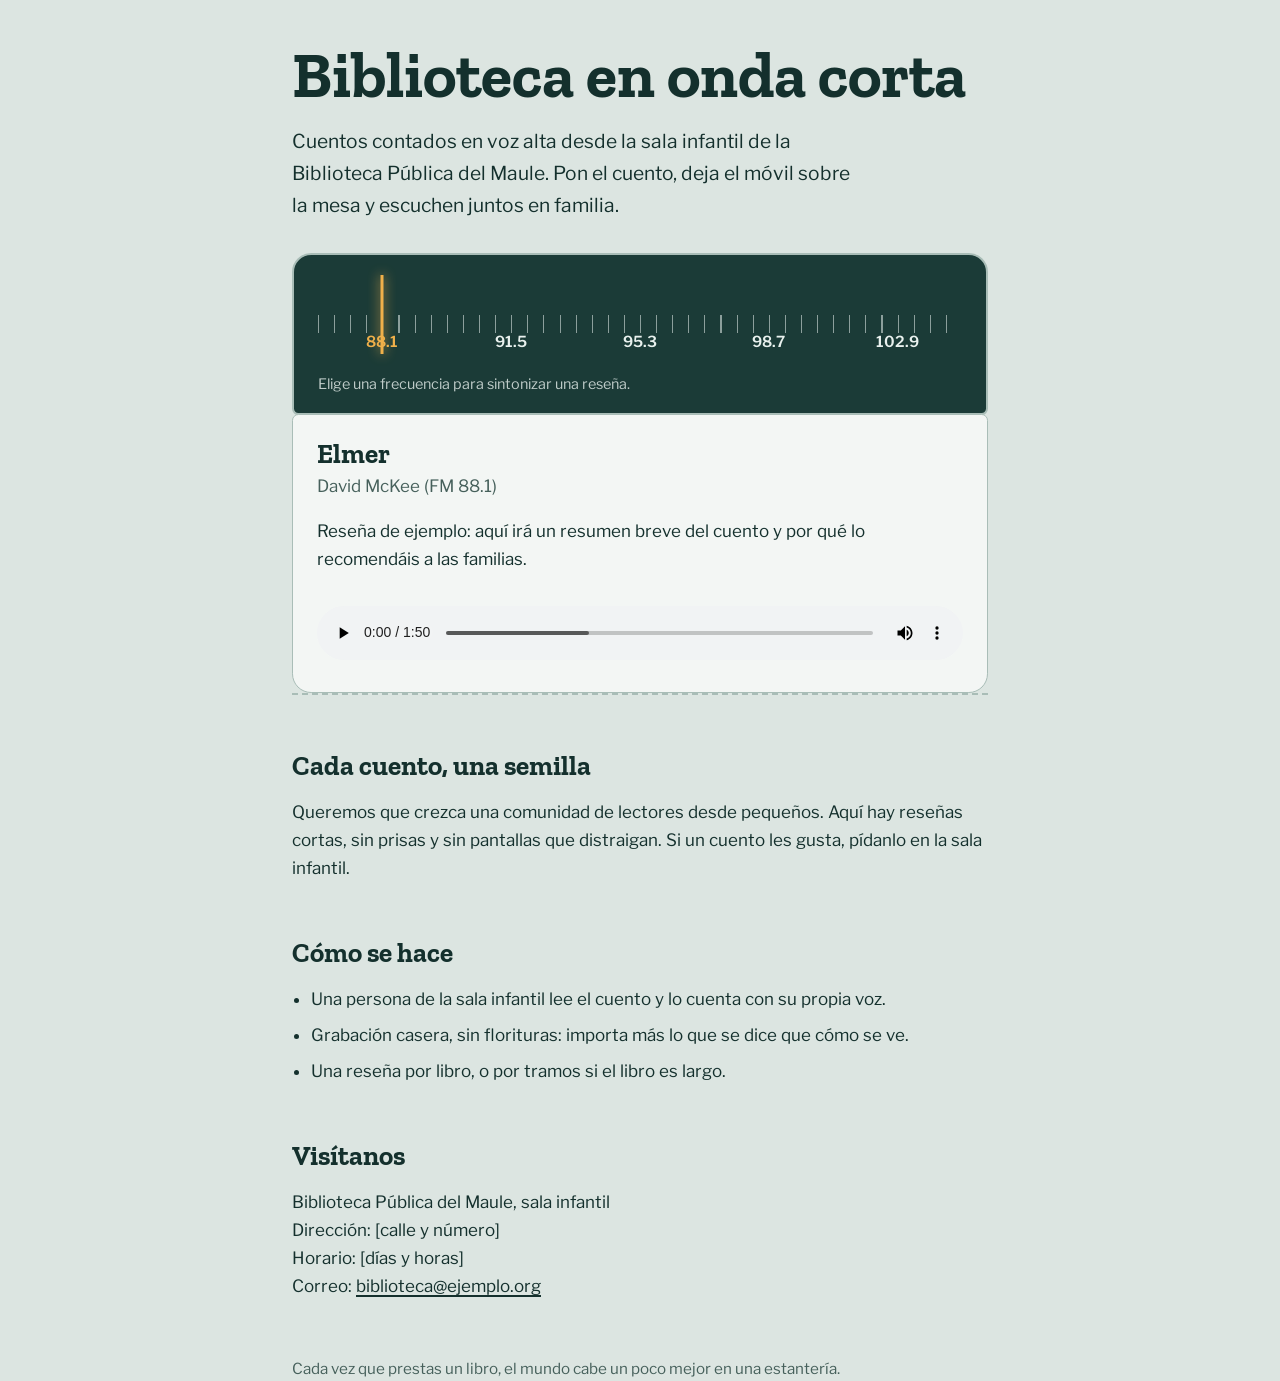
==== index.html @ a0c72fdb "Add files via upload" ====
<!DOCTYPE html>
<html lang="es-CL">
<head>
<meta charset="utf-8">
<meta name="viewport" content="width=device-width, initial-scale=1, viewport-fit=cover">
<title>Biblioteca en onda corta | Sala infantil, Biblioteca Pública del Maule</title>
<meta name="description" content="Reseñas de cuentos contadas en voz alta desde la sala infantil de la Biblioteca Pública del Maule. Para escuchar en familia.">
<link rel="canonical" href="https://ondacorta.github.io/SalaInfantil/">
<meta property="og:type" content="website">
<meta property="og:title" content="Biblioteca en onda corta">
<meta property="og:description" content="Cuentos contados en voz alta desde la sala infantil de la Biblioteca Pública del Maule.">
<meta property="og:url" content="https://ondacorta.github.io/SalaInfantil/">
<meta property="og:locale" content="es_CL">
<link rel="icon" href="data:image/svg+xml,%3Csvg xmlns='http://www.w3.org/2000/svg' viewBox='0 0 100 100'%3E%3Ctext y='.9em' font-size='90'%3E%F0%9F%93%BB%3C/text%3E%3C/svg%3E">
<link rel="preconnect" href="https://fonts.googleapis.com">
<link rel="preconnect" href="https://fonts.gstatic.com" crossorigin>
<link href="https://fonts.googleapis.com/css2?family=Zilla+Slab:wght@500;700&family=Libre+Franklin:wght@400;600&display=swap" rel="stylesheet">
<style>
:root{
  --bg:#DCE5E1; --ink:#14302D; --muted:#46605B; --panel:#F3F6F4; --line:#A9BDB7;
  --dial:#1B3B37; --dial-ink:#E9F1EE; --amber:#F0B04A; --focus:#B4570F;
  --head:"Zilla Slab",Georgia,serif; --body:"Libre Franklin",system-ui,sans-serif;
  color-scheme:light;
  box-sizing:border-box; padding-top:env(safe-area-inset-top,0px); padding-bottom:env(safe-area-inset-bottom,0px);
}
@media (prefers-color-scheme:dark){
  :root:not([data-theme="light"]){
    --bg:#0F1C1A; --ink:#E3EDEA; --muted:#98B1AB; --panel:#172A27; --line:#2B4742;
    --dial:#0A1413; --focus:#F0B04A; color-scheme:dark;
  }
}
:root[data-theme="dark"]{
  --bg:#0F1C1A; --ink:#E3EDEA; --muted:#98B1AB; --panel:#172A27; --line:#2B4742;
  --dial:#0A1413; --focus:#F0B04A; color-scheme:dark;
}
html{scroll-padding-top:env(safe-area-inset-top,0px)}
*{box-sizing:border-box}
body{margin:0;background:var(--bg);color:var(--ink);font:400 1.0625rem/1.65 var(--body)}
:focus-visible{outline:3px solid var(--focus);outline-offset:3px}
.wrap{max-width:46rem;margin:0 auto;padding:0 1.25rem}
h1,h2{font-family:var(--head);line-height:1.1;margin:0}
h1{font-size:clamp(2.4rem,8vw,4rem);font-weight:700;margin-top:2.5rem}
h2{font-size:1.7rem;font-weight:700;margin-bottom:.75rem}
.lead{font-size:1.2rem;max-width:36rem;margin:1rem 0 2rem}
.dial{background:var(--dial);color:var(--dial-ink);border-radius:1.2rem 1.2rem .4rem .4rem;padding:1.25rem 1rem 1rem;border:2px solid var(--line)}
.scale{position:relative;height:5.5rem;margin:0 .5rem}
.ticks{position:absolute;left:0;right:0;bottom:1.9rem;height:1.1rem;
  background:repeating-linear-gradient(90deg,var(--dial-ink) 0 1px,transparent 1px 2.5%);opacity:.55}
.needle{position:absolute;bottom:.6rem;top:0;width:3px;background:var(--amber);box-shadow:0 0 12px var(--amber);
  transform:translateX(-1.5px);transition:left .5s cubic-bezier(.3,.8,.3,1)}
.st{position:absolute;bottom:0;transform:translateX(-50%);min-width:2.75rem;min-height:2.75rem;padding:0;
  background:none;border:0;color:var(--dial-ink);font:600 .95rem var(--body);cursor:pointer;border-radius:.5rem}
.st[aria-pressed="true"]{color:var(--amber)}
.st:focus-visible{outline-color:var(--amber)}
.dial p{margin:.6rem .5rem 0;font-size:.9rem;color:var(--dial-ink);opacity:.8}
.card{background:var(--panel);border:1px solid var(--line);border-radius:.4rem .4rem 1.2rem 1.2rem;padding:1.5rem;margin-top:-1px}
.card h2{margin-bottom:.2rem}
.by{margin:0 0 1rem;color:var(--muted)}
.card audio{width:100%;margin-top:1rem}
.note{color:var(--muted);font-size:.95rem;margin-top:1rem}
section{margin:3.5rem 0}
.rule{border:0;border-top:2px dashed var(--line);margin:0}
ul.how{padding-left:1.2rem}
ul.how li{margin:.5rem 0}
a{color:var(--ink);text-underline-offset:.2em;text-decoration-thickness:2px}
footer{padding:2rem 0 3rem;color:var(--muted);font-size:.95rem}
@media (prefers-reduced-motion:reduce){.needle{transition:none}}
</style>
</head>
<body>
<header class="wrap">
  <h1>Biblioteca en onda corta</h1>
  <p class="lead">Cuentos contados en voz alta desde la sala infantil de la Biblioteca Pública del Maule. Pon el cuento, deja el móvil sobre la mesa y escuchen juntos en familia.</p>
  <noscript><p class="wrap">Para escuchar las reseñas necesitas activar JavaScript en tu navegador.</p></noscript>
  <div class="dial" role="group" aria-label="Sintonizador de reseñas">
    <div class="scale" id="scale">
      <div class="ticks" aria-hidden="true"></div>
      <div class="needle" id="needle" aria-hidden="true"></div>
    </div>
    <p>Elige una frecuencia para sintonizar una reseña.</p>
  </div>
  <article class="card" id="card" aria-live="polite"></article>
</header>

<main class="wrap">
  <hr class="rule">
  <section>
    <h2>Cada cuento, una semilla</h2>
    <p>Queremos que crezca una comunidad de lectores desde pequeños. Aquí hay reseñas cortas, sin prisas y sin pantallas que distraigan. Si un cuento les gusta, pídanlo en la sala infantil.</p>
  </section>

  <section>
    <h2>Cómo se hace</h2>
    <ul class="how">
      <li>Una persona de la sala infantil lee el cuento y lo cuenta con su propia voz.</li>
      <li>Grabación casera, sin florituras: importa más lo que se dice que cómo se ve.</li>
      <li>Una reseña por libro, o por tramos si el libro es largo.</li>
    </ul>
  </section>

  <section>
    <h2>Visítanos</h2>
    <p>Biblioteca Pública del Maule, sala infantil<br>Dirección: [calle y número]<br>Horario: [días y horas]<br>Correo: <a href="mailto:biblioteca@ejemplo.org">biblioteca@ejemplo.org</a></p>
  </section>
</main>

<footer class="wrap">Cada vez que prestas un libro, el mundo cabe un poco mejor en una estantería.</footer>

<script>
/* Edita esta lista: pon tus libros y, en "audio", la dirección de cada grabación. */
var RESENAS=[
  {f:"88.1",t:"Elmer",a:"David McKee",d:"Reseña de ejemplo: aquí irá un resumen breve del cuento y por qué lo recomendáis a las familias.",audio:"audios/elmer.mp3"},
  {f:"91.5",t:"Donde viven los monstruos",a:"Maurice Sendak",d:"Reseña de ejemplo: escribid dos o tres frases que despierten ganas de leerlo.",audio:""},
  {f:"95.3",t:"Papelucho",a:"Marcela Paz",d:"Reseña de ejemplo: un clásico chileno que se puede contar por capítulos, en varias entregas.",audio:""},
  {f:"98.7",t:"La oruga muy hambrienta",a:"Eric Carle",d:"Reseña de ejemplo: un cuento corto, ideal para escuchar antes de dormir.",audio:""},
  {f:"102.9",t:"Tu libro aquí",a:"Autor o autora",d:"Reseña de ejemplo: sustituid este texto por la recomendación de vuestro equipo.",audio:""}
];
var scale=document.getElementById("scale"),needle=document.getElementById("needle"),card=document.getElementById("card");
var btns=[];
function pos(i){return 10+i*(80/(RESENAS.length-1));}
function elegir(i){
  var r=RESENAS[i];
  needle.style.left=pos(i)+"%";
  btns.forEach(function(b,j){b.setAttribute("aria-pressed",j===i?"true":"false");});
  card.innerHTML="";
  var h=document.createElement("h2");h.textContent=r.t;
  var p=document.createElement("p");p.className="by";p.textContent=r.a+" (FM "+r.f+")";
  var d=document.createElement("p");d.textContent=r.d;
  card.appendChild(h);card.appendChild(p);card.appendChild(d);
  if(r.audio){var au=document.createElement("audio");au.controls=true;au.src=r.audio;card.appendChild(au);}
  else{var n=document.createElement("p");n.className="note";n.textContent="El audio de esta reseña todavía no está subido.";card.appendChild(n);}
}
RESENAS.forEach(function(r,i){
  var b=document.createElement("button");
  b.className="st";b.type="button";b.style.left=pos(i)+"%";
  b.textContent=r.f;b.setAttribute("aria-label","Sintonizar "+r.t);
  b.addEventListener("click",function(){elegir(i);});
  scale.appendChild(b);btns.push(b);
});
elegir(0);
</script>
</body>
</html>
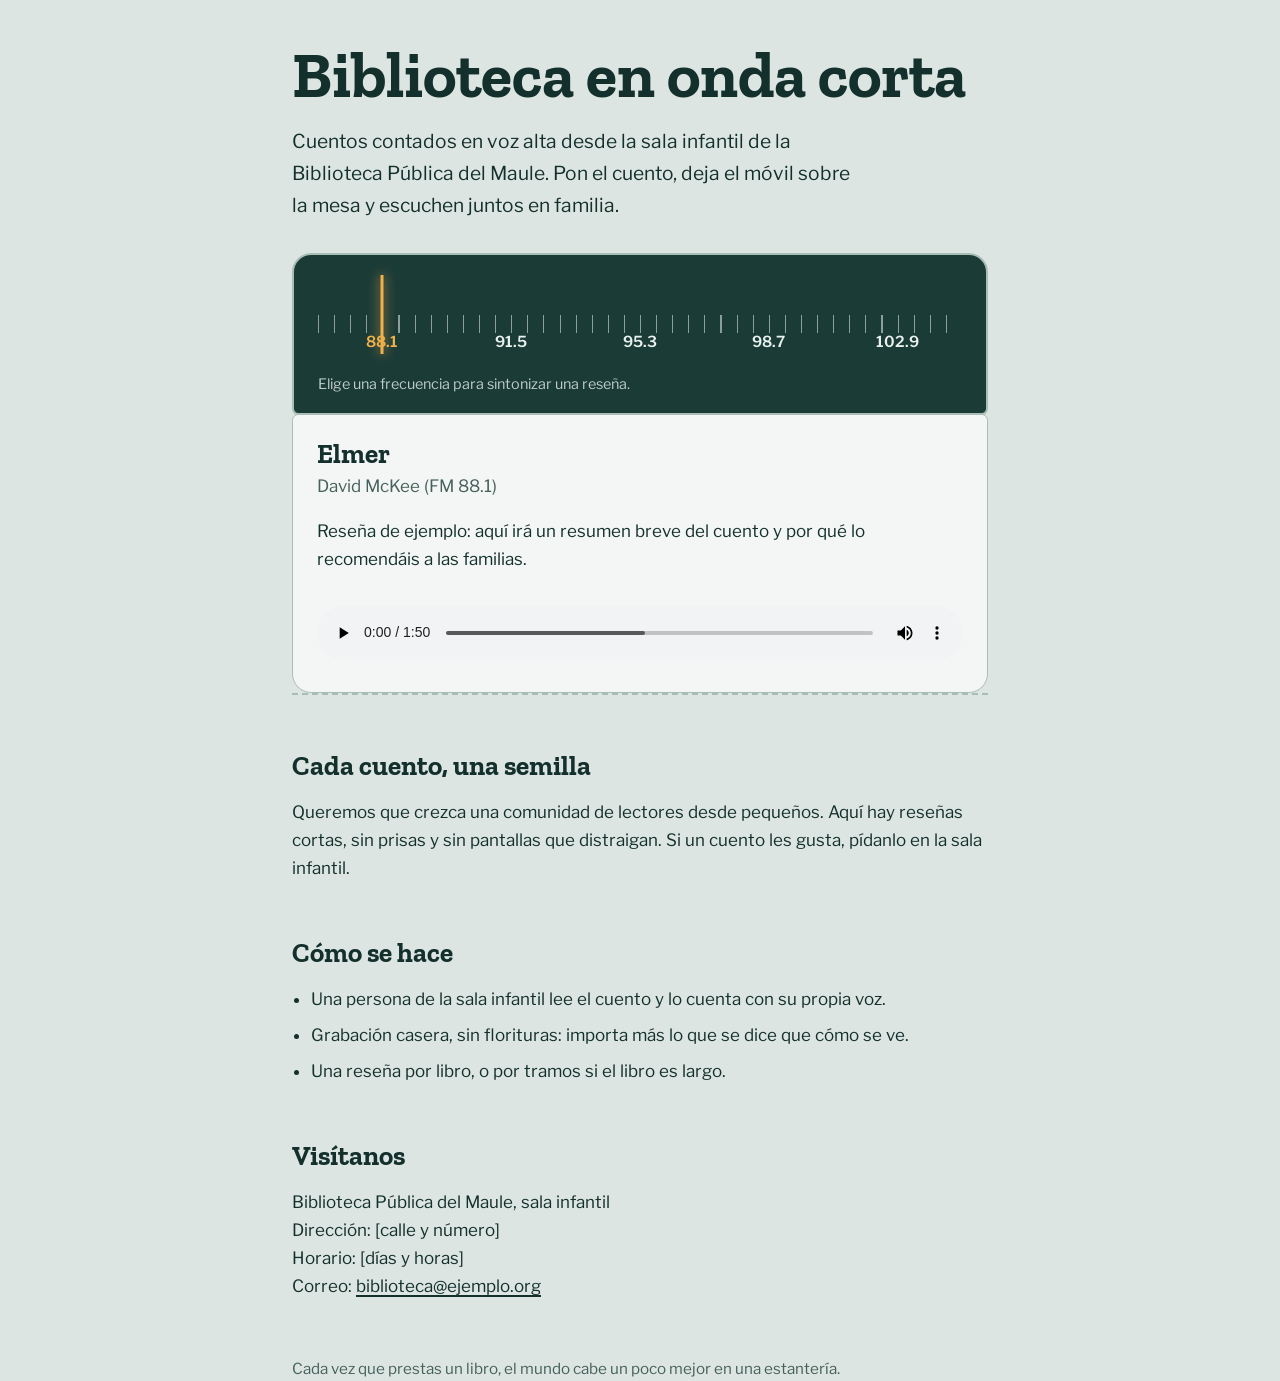
==== commit 2d722950: "Add files via upload" ====
--- a/index.html
+++ b/index.html
@@ -110,7 +110,7 @@
 /* Edita esta lista: pon tus libros y, en "audio", la dirección de cada grabación. */
 var RESENAS=[
   {f:"88.1",t:"Elmer",a:"David McKee",d:"Reseña de ejemplo: aquí irá un resumen breve del cuento y por qué lo recomendáis a las familias.",audio:"audios/elmer.mp3"},
-  {f:"91.5",t:"Donde viven los monstruos",a:"Maurice Sendak",d:"Reseña de ejemplo: escribid dos o tres frases que despierten ganas de leerlo.",audio:""},
+  {f:"91.5",t:"¿A qué sabe la Luna?",a:"Michael Grejniec",d:"Los animales se preguntan a qué sabrá la Luna y quieren probarla, pero está muy lejos y ninguno llega solo. Un cuento sobre la curiosidad y sobre cómo, para alcanzar un sueño, a veces hay que ayudarse unos a otros. Ideal para conversar después: ¿a qué creen ustedes que sabe la Luna?",audio:"audios/luna.mp3"},
   {f:"95.3",t:"Papelucho",a:"Marcela Paz",d:"Reseña de ejemplo: un clásico chileno que se puede contar por capítulos, en varias entregas.",audio:""},
   {f:"98.7",t:"La oruga muy hambrienta",a:"Eric Carle",d:"Reseña de ejemplo: un cuento corto, ideal para escuchar antes de dormir.",audio:""},
   {f:"102.9",t:"Tu libro aquí",a:"Autor o autora",d:"Reseña de ejemplo: sustituid este texto por la recomendación de vuestro equipo.",audio:""}
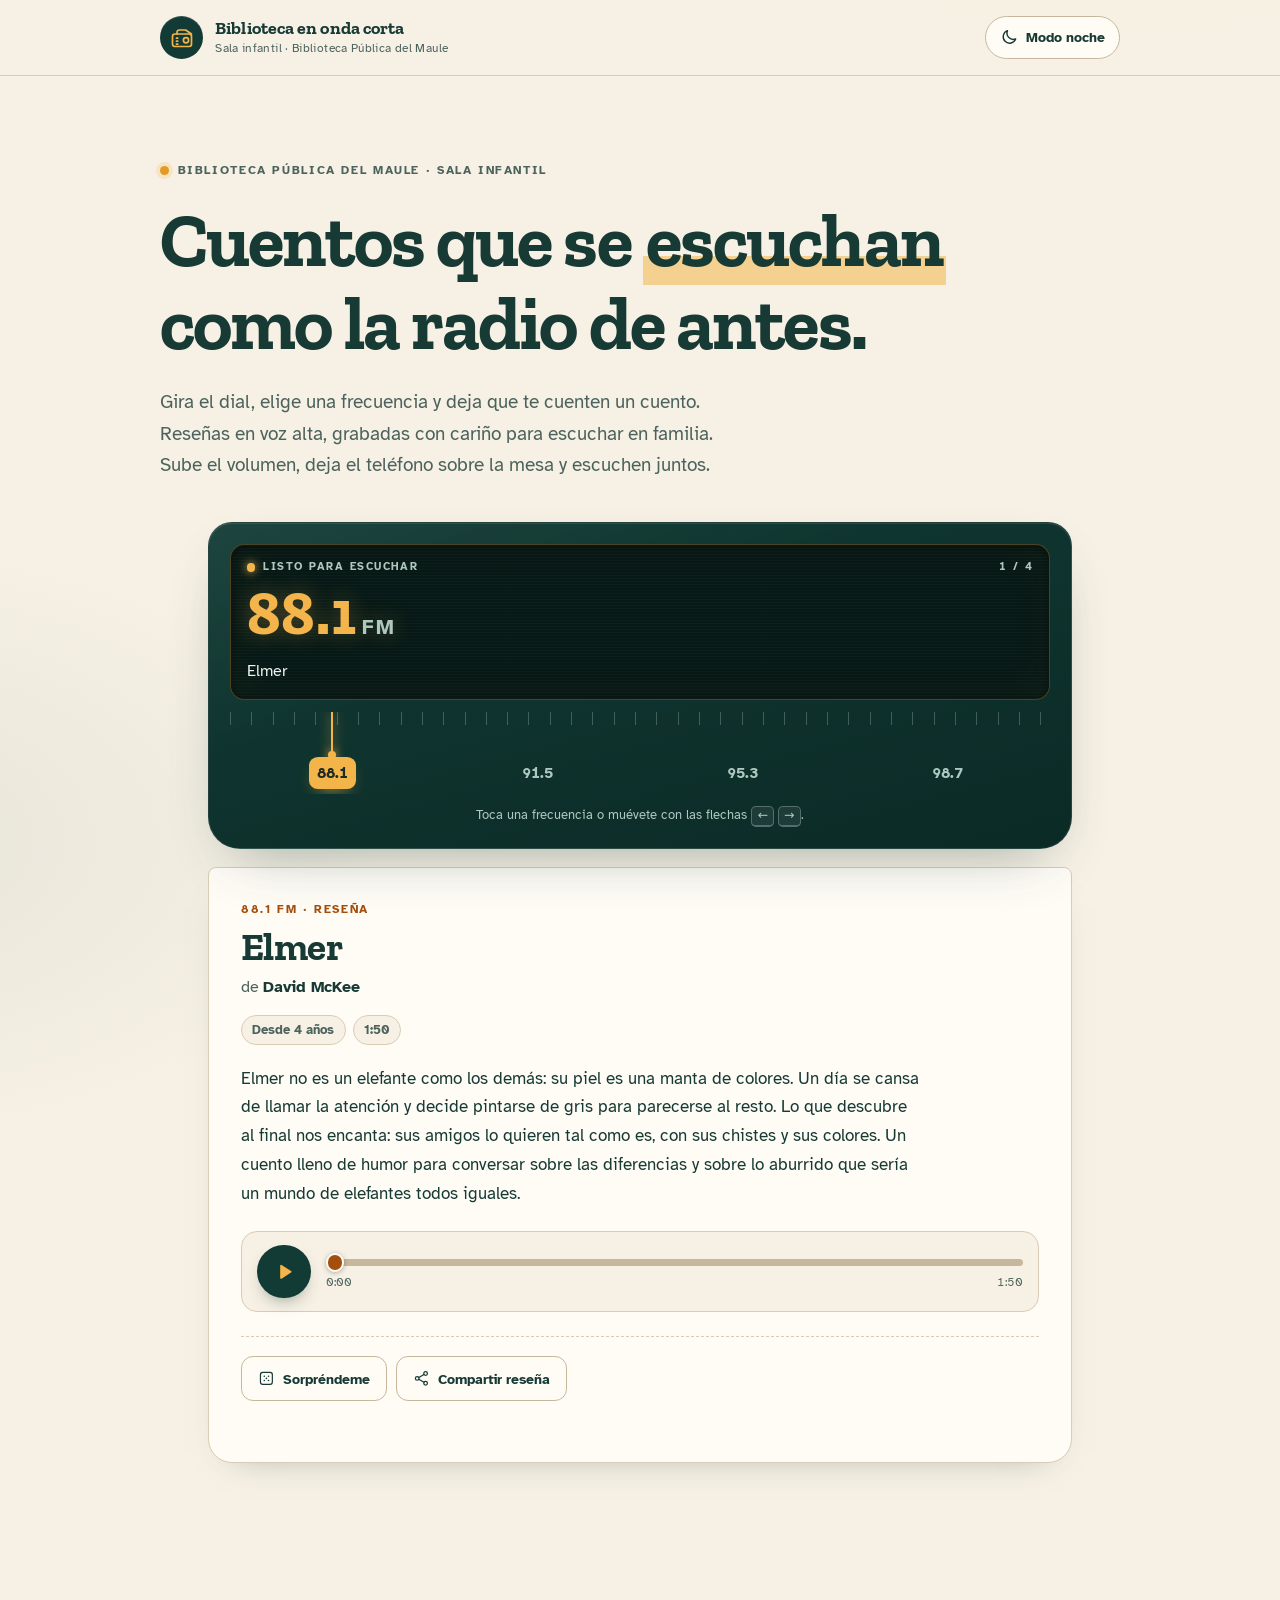
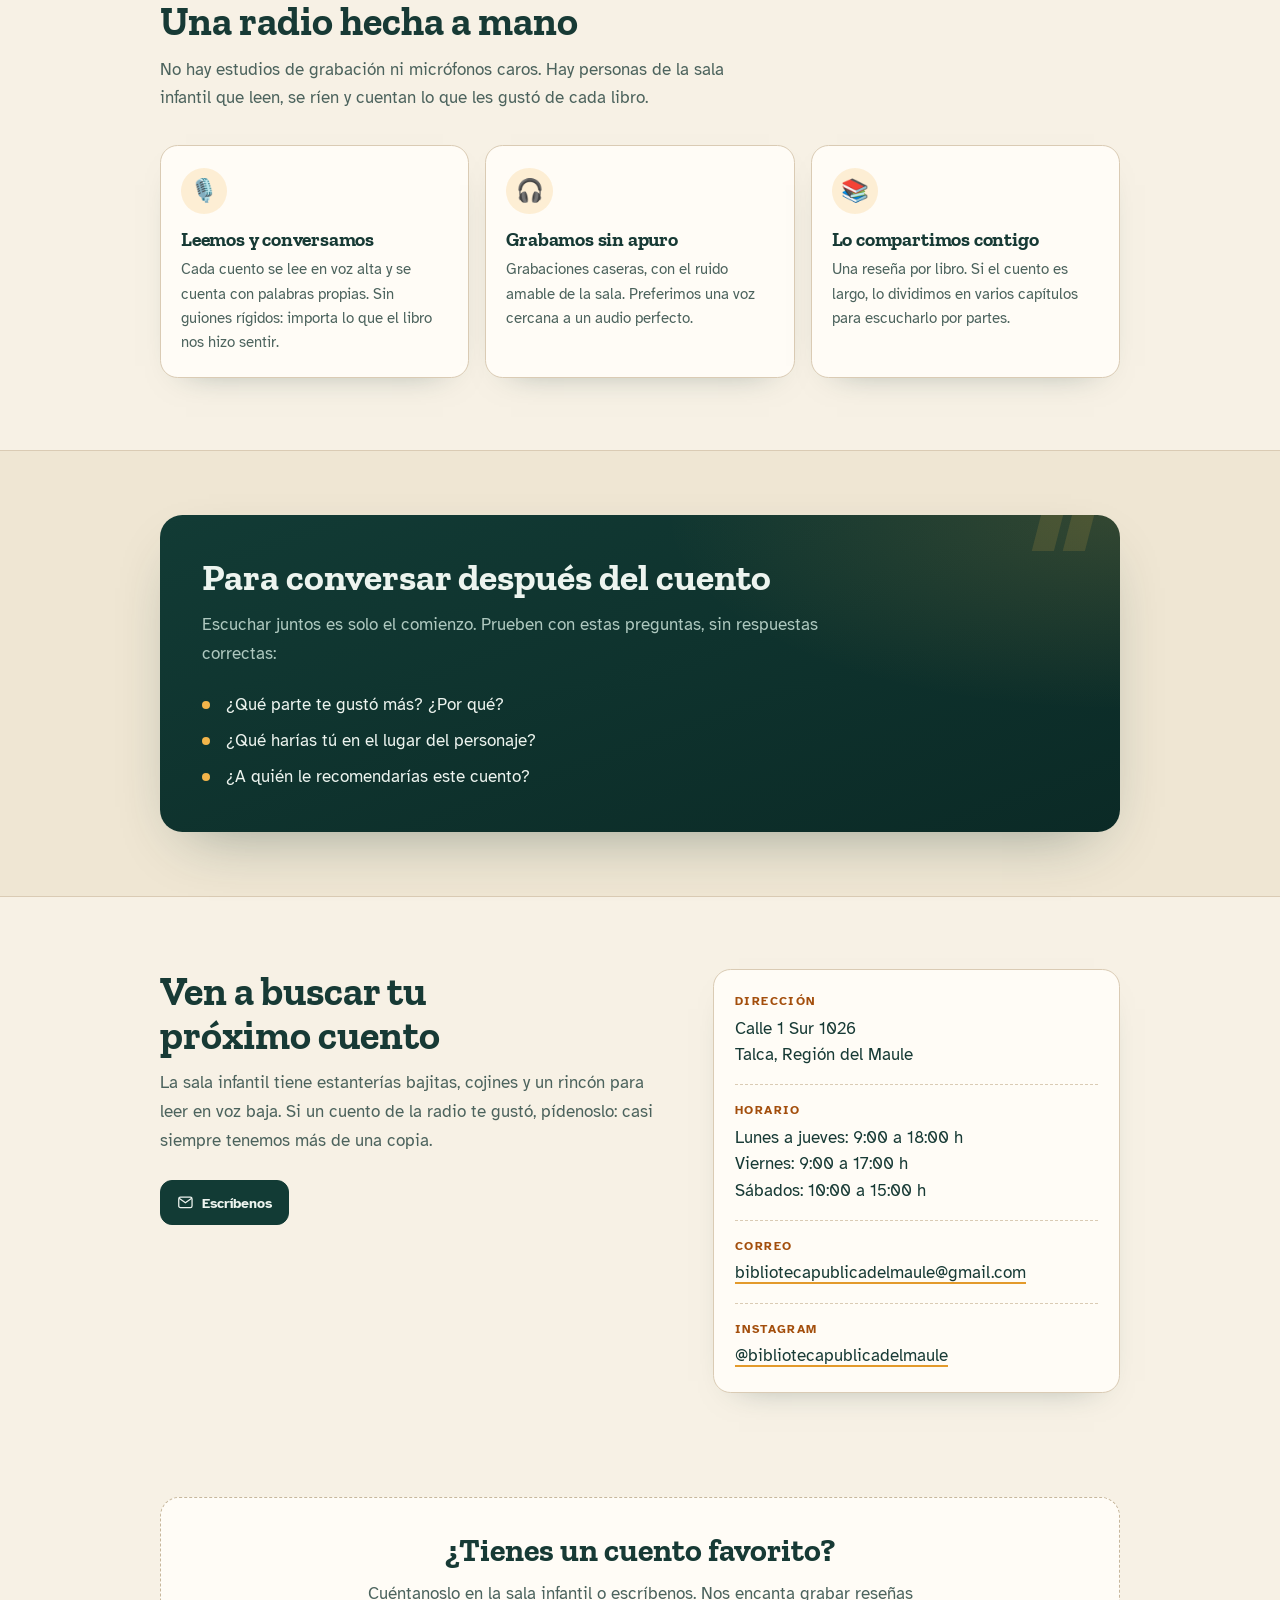
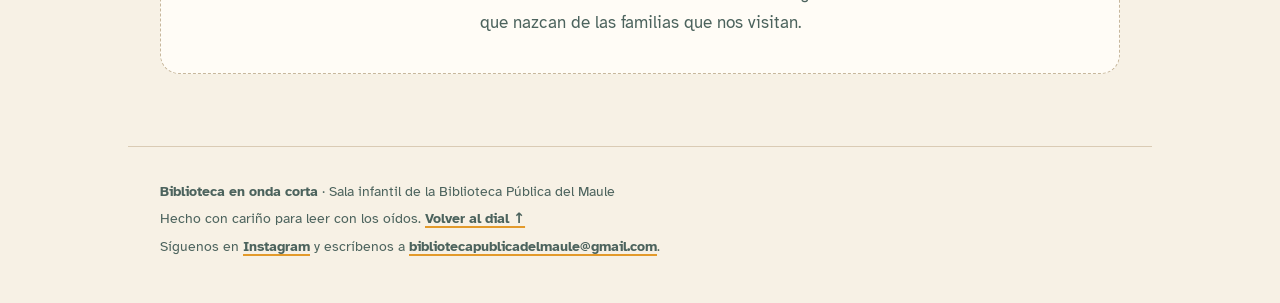
==== commit 63f7d2e8: "Add files via upload" ====
--- a/index.html
+++ b/index.html
@@ -1,143 +1,256 @@
-<!DOCTYPE html>
+<!doctype html>
 <html lang="es-CL">
 <head>
 <meta charset="utf-8">
 <meta name="viewport" content="width=device-width, initial-scale=1, viewport-fit=cover">
-<title>Biblioteca en onda corta | Sala infantil, Biblioteca Pública del Maule</title>
-<meta name="description" content="Reseñas de cuentos contadas en voz alta desde la sala infantil de la Biblioteca Pública del Maule. Para escuchar en familia.">
+<title>Biblioteca en onda corta · Cuentos en audio para escuchar en familia</title>
+<meta name="description" content="Reseñas de cuentos contadas en voz alta desde la sala infantil de la Biblioteca Pública del Maule. Elige una frecuencia y escucha en familia.">
+<meta name="author" content="Sala infantil · Biblioteca Pública del Maule">
 <link rel="canonical" href="https://ondacorta.github.io/SalaInfantil/">
+<meta name="theme-color" content="#f7f1e5" id="meta-tema">
+<meta name="color-scheme" content="light dark">
+
+<!-- Cómo se ve al compartir el enlace -->
 <meta property="og:type" content="website">
+<meta property="og:site_name" content="Biblioteca en onda corta">
 <meta property="og:title" content="Biblioteca en onda corta">
-<meta property="og:description" content="Cuentos contados en voz alta desde la sala infantil de la Biblioteca Pública del Maule.">
+<meta property="og:description" content="Cuentos contados en voz alta desde la sala infantil de la Biblioteca Pública del Maule. Elige una frecuencia y escucha en familia.">
 <meta property="og:url" content="https://ondacorta.github.io/SalaInfantil/">
 <meta property="og:locale" content="es_CL">
-<link rel="icon" href="data:image/svg+xml,%3Csvg xmlns='http://www.w3.org/2000/svg' viewBox='0 0 100 100'%3E%3Ctext y='.9em' font-size='90'%3E%F0%9F%93%BB%3C/text%3E%3C/svg%3E">
+<meta property="og:image" content="https://ondacorta.github.io/SalaInfantil/og.png">
+<meta property="og:image:width" content="1200">
+<meta property="og:image:height" content="630">
+<meta property="og:image:alt" content="Una radio antigua dibujada en verde y ámbar con el texto Biblioteca en onda corta">
+<meta name="twitter:card" content="summary_large_image">
+<meta name="twitter:title" content="Biblioteca en onda corta">
+<meta name="twitter:description" content="Cuentos contados en voz alta desde la sala infantil de la Biblioteca Pública del Maule.">
+<meta name="twitter:image" content="https://ondacorta.github.io/SalaInfantil/og.png">
+
+<link rel="icon" href="favicon.svg" type="image/svg+xml">
+<link rel="apple-touch-icon" href="apple-touch-icon.png">
+<link rel="manifest" href="manifest.webmanifest">
+
 <link rel="preconnect" href="https://fonts.googleapis.com">
 <link rel="preconnect" href="https://fonts.gstatic.com" crossorigin>
-<link href="https://fonts.googleapis.com/css2?family=Zilla+Slab:wght@500;700&family=Libre+Franklin:wght@400;600&display=swap" rel="stylesheet">
-<style>
-:root{
-  --bg:#DCE5E1; --ink:#14302D; --muted:#46605B; --panel:#F3F6F4; --line:#A9BDB7;
-  --dial:#1B3B37; --dial-ink:#E9F1EE; --amber:#F0B04A; --focus:#B4570F;
-  --head:"Zilla Slab",Georgia,serif; --body:"Libre Franklin",system-ui,sans-serif;
-  color-scheme:light;
-  box-sizing:border-box; padding-top:env(safe-area-inset-top,0px); padding-bottom:env(safe-area-inset-bottom,0px);
-}
-@media (prefers-color-scheme:dark){
-  :root:not([data-theme="light"]){
-    --bg:#0F1C1A; --ink:#E3EDEA; --muted:#98B1AB; --panel:#172A27; --line:#2B4742;
-    --dial:#0A1413; --focus:#F0B04A; color-scheme:dark;
+<link href="https://fonts.googleapis.com/css2?family=Atkinson+Hyperlegible:wght@400;700&family=Zilla+Slab:wght@500;600;700&display=swap" rel="stylesheet">
+<link rel="stylesheet" href="estilos.css">
+
+<script>
+  /* Elige el tema antes de pintar la página para que no haya destellos. */
+  (function () {
+    var guardado = null;
+    try { guardado = localStorage.getItem("tema"); } catch (error) {}
+    var oscuro = guardado
+      ? guardado === "oscuro"
+      : window.matchMedia("(prefers-color-scheme: dark)").matches;
+    document.documentElement.setAttribute("data-tema", oscuro ? "oscuro" : "claro");
+  })();
+</script>
+
+<script type="application/ld+json">
+{
+  "@context": "https://schema.org",
+  "@type": "WebSite",
+  "name": "Biblioteca en onda corta",
+  "url": "https://ondacorta.github.io/SalaInfantil/",
+  "description": "Reseñas de cuentos contadas en voz alta desde la sala infantil de la Biblioteca Pública del Maule.",
+  "inLanguage": "es-CL",
+  "publisher": {
+    "@type": "Library",
+    "name": "Biblioteca Pública del Maule · Sala infantil",
+    "url": "https://ondacorta.github.io/SalaInfantil/",
+    "email": "bibliotecapublicadelmaule@gmail.com",
+    "address": {
+      "@type": "PostalAddress",
+      "streetAddress": "Calle 1 Sur 1026",
+      "addressLocality": "Talca",
+      "addressRegion": "Maule",
+      "addressCountry": "CL"
+    },
+    "sameAs": [
+      "https://www.instagram.com/bibliotecapublicadelmaule/"
+    ],
+    "openingHoursSpecification": [
+      {
+        "@type": "OpeningHoursSpecification",
+        "dayOfWeek": ["Monday", "Tuesday", "Wednesday", "Thursday"],
+        "opens": "09:00",
+        "closes": "18:00"
+      },
+      {
+        "@type": "OpeningHoursSpecification",
+        "dayOfWeek": "Friday",
+        "opens": "09:00",
+        "closes": "17:00"
+      },
+      {
+        "@type": "OpeningHoursSpecification",
+        "dayOfWeek": "Saturday",
+        "opens": "10:00",
+        "closes": "15:00"
+      }
+    ]
   }
 }
-:root[data-theme="dark"]{
-  --bg:#0F1C1A; --ink:#E3EDEA; --muted:#98B1AB; --panel:#172A27; --line:#2B4742;
-  --dial:#0A1413; --focus:#F0B04A; color-scheme:dark;
-}
-html{scroll-padding-top:env(safe-area-inset-top,0px)}
-*{box-sizing:border-box}
-body{margin:0;background:var(--bg);color:var(--ink);font:400 1.0625rem/1.65 var(--body)}
-:focus-visible{outline:3px solid var(--focus);outline-offset:3px}
-.wrap{max-width:46rem;margin:0 auto;padding:0 1.25rem}
-h1,h2{font-family:var(--head);line-height:1.1;margin:0}
-h1{font-size:clamp(2.4rem,8vw,4rem);font-weight:700;margin-top:2.5rem}
-h2{font-size:1.7rem;font-weight:700;margin-bottom:.75rem}
-.lead{font-size:1.2rem;max-width:36rem;margin:1rem 0 2rem}
-.dial{background:var(--dial);color:var(--dial-ink);border-radius:1.2rem 1.2rem .4rem .4rem;padding:1.25rem 1rem 1rem;border:2px solid var(--line)}
-.scale{position:relative;height:5.5rem;margin:0 .5rem}
-.ticks{position:absolute;left:0;right:0;bottom:1.9rem;height:1.1rem;
-  background:repeating-linear-gradient(90deg,var(--dial-ink) 0 1px,transparent 1px 2.5%);opacity:.55}
-.needle{position:absolute;bottom:.6rem;top:0;width:3px;background:var(--amber);box-shadow:0 0 12px var(--amber);
-  transform:translateX(-1.5px);transition:left .5s cubic-bezier(.3,.8,.3,1)}
-.st{position:absolute;bottom:0;transform:translateX(-50%);min-width:2.75rem;min-height:2.75rem;padding:0;
-  background:none;border:0;color:var(--dial-ink);font:600 .95rem var(--body);cursor:pointer;border-radius:.5rem}
-.st[aria-pressed="true"]{color:var(--amber)}
-.st:focus-visible{outline-color:var(--amber)}
-.dial p{margin:.6rem .5rem 0;font-size:.9rem;color:var(--dial-ink);opacity:.8}
-.card{background:var(--panel);border:1px solid var(--line);border-radius:.4rem .4rem 1.2rem 1.2rem;padding:1.5rem;margin-top:-1px}
-.card h2{margin-bottom:.2rem}
-.by{margin:0 0 1rem;color:var(--muted)}
-.card audio{width:100%;margin-top:1rem}
-.note{color:var(--muted);font-size:.95rem;margin-top:1rem}
-section{margin:3.5rem 0}
-.rule{border:0;border-top:2px dashed var(--line);margin:0}
-ul.how{padding-left:1.2rem}
-ul.how li{margin:.5rem 0}
-a{color:var(--ink);text-underline-offset:.2em;text-decoration-thickness:2px}
-footer{padding:2rem 0 3rem;color:var(--muted);font-size:.95rem}
-@media (prefers-reduced-motion:reduce){.needle{transition:none}}
-</style>
+</script>
+
+<script src="resenas.js" defer></script>
+<script src="app.js" defer></script>
 </head>
 <body>
-<header class="wrap">
-  <h1>Biblioteca en onda corta</h1>
-  <p class="lead">Cuentos contados en voz alta desde la sala infantil de la Biblioteca Pública del Maule. Pon el cuento, deja el móvil sobre la mesa y escuchen juntos en familia.</p>
-  <noscript><p class="wrap">Para escuchar las reseñas necesitas activar JavaScript en tu navegador.</p></noscript>
-  <div class="dial" role="group" aria-label="Sintonizador de reseñas">
-    <div class="scale" id="scale">
-      <div class="ticks" aria-hidden="true"></div>
-      <div class="needle" id="needle" aria-hidden="true"></div>
-    </div>
-    <p>Elige una frecuencia para sintonizar una reseña.</p>
+<a class="saltar" href="#sintonizador">Saltar a las reseñas</a>
+
+<header class="cabecera">
+  <div class="wrap cabecera-fila">
+    <a class="marca" href="./">
+      <span class="marca-icono" aria-hidden="true">
+        <svg viewBox="0 0 24 24" fill="none" stroke="currentColor" stroke-width="1.7" stroke-linecap="round" stroke-linejoin="round">
+          <rect x="2.5" y="8" width="19" height="12.5" rx="2.4"></rect>
+          <path d="M7 8V6.2A2.2 2.2 0 0 1 9.2 4h6.4L21.5 8"></path>
+          <circle cx="16" cy="14.2" r="2.6"></circle>
+          <path d="M6.5 12.2h1.2M6.5 15.2h1.2M6.5 18.2h1.2"></path>
+        </svg>
+      </span>
+      <span class="marca-texto">
+        <strong>Biblioteca en onda corta</strong>
+        <small>Sala infantil · Biblioteca Pública del Maule</small>
+      </span>
+    </a>
+
+    <button class="boton-tema" id="boton-tema" type="button" aria-pressed="false">
+      <svg viewBox="0 0 24 24" fill="none" stroke="currentColor" stroke-width="1.8" stroke-linecap="round" stroke-linejoin="round" aria-hidden="true">
+        <path d="M20.5 14.2A8.2 8.2 0 0 1 9.8 3.5a8.4 8.4 0 1 0 10.7 10.7Z"></path>
+      </svg>
+      <span class="texto-tema">Modo noche</span>
+    </button>
   </div>
-  <article class="card" id="card" aria-live="polite"></article>
 </header>
 
-<main class="wrap">
-  <hr class="rule">
-  <section>
-    <h2>Cada cuento, una semilla</h2>
-    <p>Queremos que crezca una comunidad de lectores desde pequeños. Aquí hay reseñas cortas, sin prisas y sin pantallas que distraigan. Si un cuento les gusta, pídanlo en la sala infantil.</p>
-  </section>
-
-  <section>
-    <h2>Cómo se hace</h2>
-    <ul class="how">
-      <li>Una persona de la sala infantil lee el cuento y lo cuenta con su propia voz.</li>
-      <li>Grabación casera, sin florituras: importa más lo que se dice que cómo se ve.</li>
-      <li>Una reseña por libro, o por tramos si el libro es largo.</li>
-    </ul>
-  </section>
-
-  <section>
-    <h2>Visítanos</h2>
-    <p>Biblioteca Pública del Maule, sala infantil<br>Dirección: [calle y número]<br>Horario: [días y horas]<br>Correo: <a href="mailto:biblioteca@ejemplo.org">biblioteca@ejemplo.org</a></p>
+<main id="contenido">
+  <section class="heroe wrap" aria-labelledby="titulo-principal">
+    <p class="sobretitulo"><span class="punto-vivo" aria-hidden="true"></span> Biblioteca Pública del Maule · Sala infantil</p>
+    <h1 id="titulo-principal">Cuentos que se <span class="resaltado">escuchan</span> como la radio de antes.</h1>
+    <p class="entradilla">Gira el dial, elige una frecuencia y deja que te cuenten un cuento. Reseñas en voz alta, grabadas con cariño para escuchar en familia. Sube el volumen, deja el teléfono sobre la mesa y escuchen juntos.</p>
+  </section>
+
+  <section class="sintonizador wrap" id="sintonizador" aria-label="Sintonizador de reseñas">
+    <noscript>
+      <p class="aviso-noscript"><strong>Este dial necesita JavaScript para cambiar de frecuencia.</strong> Si no puedes activarlo, pide las reseñas en la sala infantil o escríbenos a <a href="mailto:bibliotecapublicadelmaule@gmail.com">bibliotecapublicadelmaule@gmail.com</a>.</p>
+    </noscript>
+
+    <div class="consola" id="consola">
+      <div class="pantalla">
+        <div class="pantalla-barra">
+          <span class="estado"><span class="led" aria-hidden="true"></span><span id="estado-texto">Listo para escuchar</span></span>
+          <span class="contador" id="contador">1 / 1</span>
+        </div>
+        <p class="frecuencia"><span id="frecuencia">—</span><span class="fm">FM</span></p>
+        <p class="sintonizado" id="sintonizado">Cargando el dial…</p>
+      </div>
+
+      <div class="dial">
+        <div class="escala" id="escala" style="--n: 4">
+          <div class="marcas" aria-hidden="true"></div>
+          <div class="aguja" id="aguja" aria-hidden="true"></div>
+          <div class="estaciones" id="estaciones" role="radiogroup" aria-label="Frecuencias de las reseñas"></div>
+        </div>
+      </div>
+
+      <p class="ayuda">Toca una frecuencia o muévete con las flechas <kbd>←</kbd> <kbd>→</kbd>.</p>
+    </div>
+
+    <article class="ficha" id="ficha" aria-labelledby="ficha-titulo">
+      <p class="ficha-senal">Sintonizador</p>
+      <h2 id="ficha-titulo">Elige una frecuencia</h2>
+      <p class="ficha-autor">Cada frecuencia guarda un cuento.</p>
+      <p class="ficha-texto">Toca uno de los números del dial para leer y escuchar su reseña.</p>
+    </article>
+
+    <p class="visualmente-oculto" id="anuncio" role="status" aria-live="polite"></p>
+  </section>
+
+  <section class="seccion wrap" aria-labelledby="como-titulo">
+    <h2 class="titulo-seccion" id="como-titulo">Una radio hecha a mano</h2>
+    <p class="seccion-intro">No hay estudios de grabación ni micrófonos caros. Hay personas de la sala infantil que leen, se ríen y cuentan lo que les gustó de cada libro.</p>
+
+    <ol class="pasos">
+      <li class="paso">
+        <span class="paso-icono" aria-hidden="true">🎙️</span>
+        <h3>Leemos y conversamos</h3>
+        <p>Cada cuento se lee en voz alta y se cuenta con palabras propias. Sin guiones rígidos: importa lo que el libro nos hizo sentir.</p>
+      </li>
+      <li class="paso">
+        <span class="paso-icono" aria-hidden="true">🎧</span>
+        <h3>Grabamos sin apuro</h3>
+        <p>Grabaciones caseras, con el ruido amable de la sala. Preferimos una voz cercana a un audio perfecto.</p>
+      </li>
+      <li class="paso">
+        <span class="paso-icono" aria-hidden="true">📚</span>
+        <h3>Lo compartimos contigo</h3>
+        <p>Una reseña por libro. Si el cuento es largo, lo dividimos en varios capítulos para escucharlo por partes.</p>
+      </li>
+    </ol>
+  </section>
+
+  <section class="franja" aria-labelledby="conversar-titulo">
+    <div class="wrap">
+      <div class="conversar">
+        <h2 id="conversar-titulo">Para conversar después del cuento</h2>
+        <p class="seccion-intro">Escuchar juntos es solo el comienzo. Prueben con estas preguntas, sin respuestas correctas:</p>
+        <ul class="preguntas">
+          <li>¿Qué parte te gustó más? ¿Por qué?</li>
+          <li>¿Qué harías tú en el lugar del personaje?</li>
+          <li>¿A quién le recomendarías este cuento?</li>
+        </ul>
+      </div>
+    </div>
+  </section>
+
+  <section class="seccion wrap visita" aria-labelledby="visitanos-titulo">
+    <div>
+      <h2 id="visitanos-titulo">Ven a buscar tu próximo cuento</h2>
+      <p class="seccion-intro">La sala infantil tiene estanterías bajitas, cojines y un rincón para leer en voz baja. Si un cuento de la radio te gustó, pídenoslo: casi siempre tenemos más de una copia.</p>
+      <a class="boton boton-principal" href="mailto:bibliotecapublicadelmaule@gmail.com?subject=Consulta%20desde%20la%20radio%20de%20cuentos">
+        <svg viewBox="0 0 24 24" fill="none" stroke="currentColor" stroke-width="1.8" stroke-linecap="round" stroke-linejoin="round" aria-hidden="true">
+          <rect x="2.5" y="4.5" width="19" height="15" rx="2.5"></rect>
+          <path d="m3.5 6.5 8.5 6 8.5-6"></path>
+        </svg>
+        Escríbenos
+      </a>
+    </div>
+
+    <dl class="datos">
+      <div>
+        <dt>Dirección</dt>
+        <dd>Calle 1 Sur 1026<br>Talca, Región del Maule</dd>
+      </div>
+      <div>
+        <dt>Horario</dt>
+        <dd>Lunes a jueves: 9:00 a 18:00 h<br>Viernes: 9:00 a 17:00 h<br>Sábados: 10:00 a 15:00 h</dd>
+      </div>
+      <div>
+        <dt>Correo</dt>
+        <dd><a href="mailto:bibliotecapublicadelmaule@gmail.com">bibliotecapublicadelmaule@gmail.com</a></dd>
+      </div>
+      <div>
+        <dt>Instagram</dt>
+        <dd><a href="https://www.instagram.com/bibliotecapublicadelmaule/" target="_blank" rel="noopener">@bibliotecapublicadelmaule</a></dd>
+      </div>
+    </dl>
+  </section>
+
+  <section class="invitacion wrap">
+    <div class="invitacion-caja">
+      <h2>¿Tienes un cuento favorito?</h2>
+      <p>Cuéntanoslo en la sala infantil o escríbenos. Nos encanta grabar reseñas que nazcan de las familias que nos visitan.</p>
+    </div>
   </section>
 </main>
 
-<footer class="wrap">Cada vez que prestas un libro, el mundo cabe un poco mejor en una estantería.</footer>
-
-<script>
-/* Edita esta lista: pon tus libros y, en "audio", la dirección de cada grabación. */
-var RESENAS=[
-  {f:"88.1",t:"Elmer",a:"David McKee",d:"Reseña de ejemplo: aquí irá un resumen breve del cuento y por qué lo recomendáis a las familias.",audio:"audios/elmer.mp3"},
-  {f:"91.5",t:"¿A qué sabe la Luna?",a:"Michael Grejniec",d:"Los animales se preguntan a qué sabrá la Luna y quieren probarla, pero está muy lejos y ninguno llega solo. Un cuento sobre la curiosidad y sobre cómo, para alcanzar un sueño, a veces hay que ayudarse unos a otros. Ideal para conversar después: ¿a qué creen ustedes que sabe la Luna?",audio:"audios/luna.mp3"},
-  {f:"95.3",t:"Papelucho",a:"Marcela Paz",d:"Reseña de ejemplo: un clásico chileno que se puede contar por capítulos, en varias entregas.",audio:""},
-  {f:"98.7",t:"La oruga muy hambrienta",a:"Eric Carle",d:"Reseña de ejemplo: un cuento corto, ideal para escuchar antes de dormir.",audio:""},
-  {f:"102.9",t:"Tu libro aquí",a:"Autor o autora",d:"Reseña de ejemplo: sustituid este texto por la recomendación de vuestro equipo.",audio:""}
-];
-var scale=document.getElementById("scale"),needle=document.getElementById("needle"),card=document.getElementById("card");
-var btns=[];
-function pos(i){return 10+i*(80/(RESENAS.length-1));}
-function elegir(i){
-  var r=RESENAS[i];
-  needle.style.left=pos(i)+"%";
-  btns.forEach(function(b,j){b.setAttribute("aria-pressed",j===i?"true":"false");});
-  card.innerHTML="";
-  var h=document.createElement("h2");h.textContent=r.t;
-  var p=document.createElement("p");p.className="by";p.textContent=r.a+" (FM "+r.f+")";
-  var d=document.createElement("p");d.textContent=r.d;
-  card.appendChild(h);card.appendChild(p);card.appendChild(d);
-  if(r.audio){var au=document.createElement("audio");au.controls=true;au.src=r.audio;card.appendChild(au);}
-  else{var n=document.createElement("p");n.className="note";n.textContent="El audio de esta reseña todavía no está subido.";card.appendChild(n);}
-}
-RESENAS.forEach(function(r,i){
-  var b=document.createElement("button");
-  b.className="st";b.type="button";b.style.left=pos(i)+"%";
-  b.textContent=r.f;b.setAttribute("aria-label","Sintonizar "+r.t);
-  b.addEventListener("click",function(){elegir(i);});
-  scale.appendChild(b);btns.push(b);
-});
-elegir(0);
-</script>
+<footer class="pie wrap">
+  <p><strong>Biblioteca en onda corta</strong> · Sala infantil de la Biblioteca Pública del Maule</p>
+  <p>Hecho con cariño para leer con los oídos. <a href="#sintonizador">Volver al dial ↑</a></p>
+  <p>Síguenos en <a href="https://www.instagram.com/bibliotecapublicadelmaule/" target="_blank" rel="noopener">Instagram</a> y escríbenos a <a href="mailto:bibliotecapublicadelmaule@gmail.com">bibliotecapublicadelmaule@gmail.com</a>.</p>
+</footer>
 </body>
 </html>
--- a/estilos.css
+++ b/estilos.css
@@ -0,0 +1,1298 @@
+/* ============================================================
+   Biblioteca en onda corta · estilos
+   Una radio cálida, legible y amable para escuchar en familia.
+   ============================================================ */
+
+:root {
+  --papel: #f7f1e5;
+  --papel-2: #efe6d3;
+  --panel: #fffcf6;
+  --tinta: #173a35;
+  --tinta-2: #4c635d;
+  --linea: #dacbb4;
+  --linea-fuerte: #c7b79c;
+
+  --consola: #123b35;
+  --consola-2: #0b2a26;
+  --consola-texto: #edf4ef;
+  --consola-suave: #aec8bf;
+
+  --ambar: #f3b54a;
+  --ambar-2: #e39a2b;
+  --cobre: #a34e0c;
+
+  --focus: #8a4b08;
+  --sombra: 0 24px 60px -28px rgba(23, 58, 53, 0.45);
+  --sombra-suave: 0 14px 34px -26px rgba(23, 58, 53, 0.5);
+
+  --display: "Zilla Slab", Georgia, "Times New Roman", serif;
+  --texto: "Atkinson Hyperlegible", "Segoe UI", system-ui, -apple-system, sans-serif;
+
+  --ancho: 64rem;
+  --radio: 1.25rem;
+
+  color-scheme: light;
+}
+
+:root[data-tema="oscuro"] {
+  --papel: #0d1a17;
+  --papel-2: #12231f;
+  --panel: #142521;
+  --tinta: #eaf1ec;
+  --tinta-2: #a7bcb5;
+  --linea: #2b453e;
+  --linea-fuerte: #3a574f;
+
+  --consola: #0a1f1b;
+  --consola-2: #061411;
+  --consola-texto: #eaf1ec;
+  --consola-suave: #9dbab0;
+
+  --ambar: #f3b54a;
+  --ambar-2: #ffc76a;
+  --cobre: #ffc76a;
+
+  --focus: #f3b54a;
+  --sombra: 0 24px 70px -24px rgba(0, 0, 0, 0.85);
+  --sombra-suave: 0 14px 36px -24px rgba(0, 0, 0, 0.9);
+
+  color-scheme: dark;
+}
+
+/* Si el navegador no ejecuta JavaScript, respetamos el sistema. */
+@media (prefers-color-scheme: dark) {
+  :root:not([data-tema]) {
+    --papel: #0d1a17;
+    --papel-2: #12231f;
+    --panel: #142521;
+    --tinta: #eaf1ec;
+    --tinta-2: #a7bcb5;
+    --linea: #2b453e;
+    --linea-fuerte: #3a574f;
+    --consola: #0a1f1b;
+    --consola-2: #061411;
+    --consola-texto: #eaf1ec;
+    --consola-suave: #9dbab0;
+    --ambar-2: #ffc76a;
+    --cobre: #ffc76a;
+    --focus: #f3b54a;
+    color-scheme: dark;
+  }
+}
+
+*,
+*::before,
+*::after {
+  box-sizing: border-box;
+}
+
+html {
+  scroll-behavior: smooth;
+  scroll-padding-top: 1.5rem;
+  -webkit-text-size-adjust: 100%;
+}
+
+body {
+  margin: 0;
+  padding-top: env(safe-area-inset-top, 0px);
+  padding-bottom: env(safe-area-inset-bottom, 0px);
+  background:
+    radial-gradient(1100px 520px at 88% -8%, rgba(243, 181, 74, 0.13), transparent 62%),
+    radial-gradient(900px 520px at -12% 24%, rgba(18, 59, 53, 0.07), transparent 60%),
+    var(--papel);
+  color: var(--tinta);
+  font: 400 1.0625rem/1.7 var(--texto);
+  -webkit-font-smoothing: antialiased;
+  text-rendering: optimizeLegibility;
+}
+
+h1,
+h2,
+h3 {
+  font-family: var(--display);
+  font-weight: 700;
+  line-height: 1.1;
+  margin: 0;
+  text-wrap: balance;
+}
+
+p {
+  margin: 0 0 1rem;
+}
+
+a {
+  color: inherit;
+  text-underline-offset: 0.22em;
+  text-decoration-thickness: 2px;
+  text-decoration-color: var(--ambar-2);
+}
+
+a:hover {
+  text-decoration-color: var(--cobre);
+}
+
+img,
+svg,
+audio {
+  max-width: 100%;
+}
+
+:focus-visible {
+  outline: 3px solid var(--focus);
+  outline-offset: 3px;
+  border-radius: 0.35rem;
+}
+
+.wrap {
+  width: 100%;
+  max-width: var(--ancho);
+  margin-inline: auto;
+  padding-inline: clamp(1.1rem, 4vw, 2rem);
+}
+
+.visualmente-oculto {
+  position: absolute !important;
+  width: 1px;
+  height: 1px;
+  padding: 0;
+  margin: -1px;
+  overflow: hidden;
+  clip: rect(0 0 0 0);
+  clip-path: inset(50%);
+  white-space: nowrap;
+  border: 0;
+}
+
+.saltar {
+  position: absolute;
+  top: 0.75rem;
+  left: 0.75rem;
+  z-index: 50;
+  padding: 0.7rem 1rem;
+  border-radius: 0.6rem;
+  background: var(--consola);
+  color: var(--consola-texto);
+  font-weight: 700;
+  transform: translateY(-200%);
+  transition: transform 0.18s ease;
+}
+
+.saltar:focus {
+  transform: translateY(0);
+}
+
+/* ---------------- Cabecera ---------------- */
+
+.cabecera {
+  border-bottom: 1px solid var(--linea);
+  background: color-mix(in srgb, var(--papel) 82%, transparent);
+  backdrop-filter: blur(10px);
+}
+
+.cabecera-fila {
+  display: flex;
+  align-items: center;
+  justify-content: space-between;
+  gap: 1rem;
+  padding-block: 1rem;
+}
+
+.marca {
+  display: inline-flex;
+  align-items: center;
+  gap: 0.75rem;
+  text-decoration: none;
+  min-width: 0;
+}
+
+.marca-icono {
+  display: grid;
+  place-items: center;
+  flex: none;
+  width: 2.7rem;
+  height: 2.7rem;
+  border-radius: 50%;
+  background: var(--consola);
+  color: var(--ambar);
+  box-shadow: inset 0 1px 0 rgba(255, 255, 255, 0.12);
+}
+
+.marca-icono svg {
+  width: 1.5rem;
+  height: 1.5rem;
+}
+
+.marca-texto {
+  display: grid;
+  gap: 0.1rem;
+  min-width: 0;
+}
+
+.marca-texto strong {
+  font-family: var(--display);
+  font-size: 1.12rem;
+  line-height: 1.2;
+  letter-spacing: 0.005em;
+}
+
+.marca-texto small {
+  color: var(--tinta-2);
+  font-size: 0.76rem;
+  line-height: 1.3;
+  letter-spacing: 0.03em;
+}
+
+.boton-tema {
+  display: inline-flex;
+  align-items: center;
+  gap: 0.5rem;
+  flex: none;
+  min-height: 2.7rem;
+  padding: 0.45rem 0.85rem;
+  border: 1px solid var(--linea-fuerte);
+  border-radius: 999px;
+  background: var(--panel);
+  color: var(--tinta);
+  font: 700 0.85rem var(--texto);
+  cursor: pointer;
+  transition: background 0.2s ease, border-color 0.2s ease, transform 0.2s ease;
+}
+
+.boton-tema:hover {
+  background: var(--papel-2);
+}
+
+.boton-tema:active {
+  transform: translateY(1px);
+}
+
+.boton-tema[aria-pressed="true"] {
+  background: rgba(243, 181, 74, 0.18);
+  border-color: var(--ambar-2);
+}
+
+.boton-tema svg {
+  width: 1.15rem;
+  height: 1.15rem;
+}
+
+/* ---------------- Hero ---------------- */
+
+.heroe {
+  padding-top: clamp(2.6rem, 7vw, 5rem);
+  padding-bottom: clamp(1rem, 2vw, 1.5rem);
+}
+
+.sobretitulo {
+  display: inline-flex;
+  align-items: center;
+  gap: 0.55rem;
+  margin-bottom: 1.1rem;
+  color: var(--tinta-2);
+  font-size: 0.78rem;
+  font-weight: 700;
+  letter-spacing: 0.13em;
+  text-transform: uppercase;
+}
+
+.punto-vivo {
+  width: 0.55rem;
+  height: 0.55rem;
+  border-radius: 50%;
+  background: var(--ambar-2);
+  box-shadow: 0 0 0 4px rgba(243, 181, 74, 0.22);
+  animation: latido 2.6s ease-in-out infinite;
+}
+
+@keyframes latido {
+  0%,
+  100% {
+    box-shadow: 0 0 0 4px rgba(243, 181, 74, 0.18);
+  }
+  50% {
+    box-shadow: 0 0 0 7px rgba(243, 181, 74, 0.08);
+  }
+}
+
+.heroe h1 {
+  max-width: 21ch;
+  font-size: clamp(2.55rem, 7.4vw, 4.7rem);
+  letter-spacing: -0.025em;
+}
+
+.resaltado {
+  background: linear-gradient(180deg, transparent 68%, rgba(243, 181, 74, 0.55) 68%);
+  -webkit-box-decoration-break: clone;
+  box-decoration-break: clone;
+  padding-inline: 0.04em;
+}
+
+.entradilla {
+  max-width: 47ch;
+  margin-top: 1.4rem;
+  color: var(--tinta-2);
+  font-size: clamp(1.05rem, 2.4vw, 1.2rem);
+  line-height: 1.65;
+}
+
+.aviso-noscript {
+  padding: 0.9rem 1.1rem;
+  border: 1px dashed var(--linea-fuerte);
+  border-radius: 0.9rem;
+  background: var(--panel);
+  font-size: 0.95rem;
+  overflow-wrap: anywhere;
+}
+
+/* ---------------- Sintonizador ---------------- */
+
+.sintonizador {
+  max-width: 58rem;
+  padding-bottom: clamp(2.4rem, 6vw, 4rem);
+}
+
+.consola {
+  position: relative;
+  padding: clamp(0.9rem, 2.5vw, 1.3rem);
+  border: 1px solid rgba(255, 255, 255, 0.09);
+  border-radius: 1.5rem 1.5rem 2rem 2rem;
+  background:
+    linear-gradient(160deg, rgba(255, 255, 255, 0.05), transparent 38%),
+    linear-gradient(165deg, var(--consola), var(--consola-2));
+  color: var(--consola-texto);
+  box-shadow: var(--sombra), inset 0 1px 0 rgba(255, 255, 255, 0.1);
+}
+
+.consola :focus-visible {
+  outline-color: var(--ambar);
+}
+
+.pantalla {
+  position: relative;
+  overflow: hidden;
+  padding: 0.85rem 1rem 1rem;
+  border: 1px solid rgba(243, 181, 74, 0.28);
+  border-radius: 0.9rem;
+  background: #071916;
+  box-shadow:
+    inset 0 2px 12px rgba(0, 0, 0, 0.6),
+    inset 0 0 40px rgba(243, 181, 74, 0.05);
+}
+
+.pantalla::after {
+  content: "";
+  position: absolute;
+  inset: 0;
+  pointer-events: none;
+  background: repeating-linear-gradient(
+    0deg,
+    rgba(255, 255, 255, 0.022) 0 1px,
+    transparent 1px 3px
+  );
+}
+
+.pantalla-barra {
+  display: flex;
+  align-items: center;
+  justify-content: space-between;
+  gap: 1rem;
+  color: var(--consola-suave);
+  font-size: 0.68rem;
+  font-weight: 700;
+  letter-spacing: 0.14em;
+  text-transform: uppercase;
+}
+
+.estado {
+  display: inline-flex;
+  align-items: center;
+  gap: 0.5rem;
+  min-width: 0;
+}
+
+.estado span:last-child {
+  overflow: hidden;
+  text-overflow: ellipsis;
+  white-space: nowrap;
+}
+
+.led {
+  flex: none;
+  width: 0.52rem;
+  height: 0.52rem;
+  border-radius: 50%;
+  background: var(--ambar);
+  box-shadow: 0 0 10px var(--ambar);
+  transition: background 0.2s ease;
+}
+
+.consola.sonando .led {
+  animation: parpadeo 1.1s ease-in-out infinite;
+}
+
+@keyframes parpadeo {
+  0%,
+  100% {
+    opacity: 1;
+    box-shadow: 0 0 10px var(--ambar);
+  }
+  50% {
+    opacity: 0.35;
+    box-shadow: 0 0 4px var(--ambar);
+  }
+}
+
+.contador {
+  flex: none;
+  font-variant-numeric: tabular-nums;
+}
+
+.frecuencia {
+  display: flex;
+  align-items: baseline;
+  gap: 0.35rem;
+  margin-top: 0.35rem;
+  color: var(--ambar);
+  font-family: var(--display);
+  font-size: clamp(2.7rem, 9vw, 3.9rem);
+  font-weight: 700;
+  line-height: 1;
+  letter-spacing: 0.01em;
+  text-shadow: 0 0 22px rgba(243, 181, 74, 0.32);
+}
+
+.frecuencia .fm {
+  color: var(--consola-suave);
+  font-family: var(--texto);
+  font-size: 0.33em;
+  font-weight: 700;
+  letter-spacing: 0.16em;
+}
+
+.sintonizado {
+  margin: 0.4rem 0 0;
+  font-size: 0.98rem;
+  line-height: 1.4;
+  white-space: nowrap;
+  overflow: hidden;
+  text-overflow: ellipsis;
+}
+
+/* Dial */
+
+.dial {
+  margin-top: 0.8rem;
+  padding-bottom: 0.15rem;
+  overflow-x: auto;
+  overflow-y: hidden;
+  overscroll-behavior-x: contain;
+  scrollbar-width: thin;
+  scrollbar-color: var(--consola-suave) transparent;
+}
+
+.escala {
+  --n: 4;
+  position: relative;
+  min-width: max(100%, calc(var(--n) * 5.4rem));
+  padding-top: 1.25rem;
+}
+
+.escala::-webkit-scrollbar {
+  height: 6px;
+}
+
+.marcas {
+  position: absolute;
+  top: 0;
+  left: 0;
+  right: 0;
+  height: 0.8rem;
+  background: repeating-linear-gradient(
+    90deg,
+    rgba(237, 244, 239, 0.52) 0 1px,
+    transparent 1px 2.6%
+  );
+  opacity: 0.45;
+  pointer-events: none;
+}
+
+.aguja {
+  position: absolute;
+  top: 0;
+  bottom: 2.2rem;
+  left: 50%;
+  width: 2px;
+  z-index: 2;
+  background: var(--ambar);
+  box-shadow: 0 0 12px rgba(243, 181, 74, 0.85);
+  transform: translateX(-50%);
+  transition: left 0.4s cubic-bezier(0.22, 0.8, 0.24, 1);
+  pointer-events: none;
+}
+
+.aguja::after {
+  content: "";
+  position: absolute;
+  bottom: -0.18rem;
+  left: 50%;
+  width: 0.5rem;
+  height: 0.5rem;
+  border-radius: 50%;
+  background: var(--ambar);
+  transform: translateX(-50%);
+  box-shadow: 0 0 10px rgba(243, 181, 74, 0.9);
+}
+
+.estaciones {
+  position: relative;
+  z-index: 3;
+  display: flex;
+}
+
+.estacion {
+  flex: 1 1 0;
+  min-width: 4.6rem;
+  padding: 1.55rem 0.1rem 0.15rem;
+  border: 0;
+  background: none;
+  color: var(--consola-suave);
+  font: 700 0.95rem/1 var(--texto);
+  cursor: pointer;
+  -webkit-tap-highlight-color: transparent;
+}
+
+.estacion-etiqueta {
+  display: inline-block;
+  padding: 0.52rem 0.5rem;
+  border-radius: 0.55rem;
+  font-variant-numeric: tabular-nums;
+  white-space: nowrap;
+  transition: background 0.2s ease, color 0.2s ease, transform 0.2s ease;
+}
+
+.estacion:hover .estacion-etiqueta {
+  color: var(--consola-texto);
+  background: rgba(255, 255, 255, 0.08);
+}
+
+.estacion:active .estacion-etiqueta {
+  transform: translateY(1px);
+}
+
+.estacion[aria-checked="true"] .estacion-etiqueta {
+  background: var(--ambar);
+  color: #1b2a25;
+  box-shadow: 0 7px 18px -9px rgba(243, 181, 74, 0.95);
+}
+
+.ayuda {
+  margin: 0.65rem 0.2rem 0;
+  color: var(--consola-suave);
+  font-size: 0.82rem;
+  text-align: center;
+}
+
+.ayuda kbd {
+  display: inline-block;
+  padding: 0 0.32rem;
+  border: 1px solid rgba(255, 255, 255, 0.25);
+  border-bottom-width: 2px;
+  border-radius: 0.3rem;
+  background: rgba(255, 255, 255, 0.07);
+  font: inherit;
+  font-size: 0.78rem;
+  line-height: 1.4;
+}
+
+/* ---------------- Ficha de la reseña ---------------- */
+
+.ficha {
+  margin-top: 1.15rem;
+  padding: clamp(1.25rem, 3.5vw, 2rem);
+  border: 1px solid var(--linea);
+  border-radius: 0.5rem 0.5rem 1.5rem 1.5rem;
+  background: var(--panel);
+  box-shadow: var(--sombra-suave);
+}
+
+.ficha-senal {
+  margin: 0 0 0.35rem;
+  color: var(--cobre);
+  font-size: 0.72rem;
+  font-weight: 700;
+  letter-spacing: 0.14em;
+  text-transform: uppercase;
+}
+
+.ficha h2 {
+  font-size: clamp(1.75rem, 4.6vw, 2.45rem);
+  letter-spacing: -0.015em;
+}
+
+.ficha-autor {
+  margin: 0.35rem 0 0.9rem;
+  color: var(--tinta-2);
+  font-size: 1rem;
+}
+
+.ficha-autor span {
+  color: var(--tinta);
+  font-weight: 700;
+}
+
+.etiquetas {
+  display: flex;
+  flex-wrap: wrap;
+  gap: 0.45rem;
+  margin: 0 0 1.2rem;
+  padding: 0;
+  list-style: none;
+}
+
+.etiquetas li {
+  padding: 0.28rem 0.65rem;
+  border: 1px solid var(--linea);
+  border-radius: 999px;
+  background: var(--papel);
+  color: var(--tinta-2);
+  font-size: 0.8rem;
+  font-weight: 700;
+  line-height: 1.5;
+}
+
+.etiquetas li[hidden] {
+  display: none;
+}
+
+.etiquetas .etiqueta-aviso {
+  border-color: rgba(163, 78, 12, 0.35);
+  background: rgba(243, 181, 74, 0.16);
+  color: var(--cobre);
+}
+
+.ficha-texto {
+  max-width: 62ch;
+  margin-bottom: 0;
+  font-size: 1.045rem;
+  line-height: 1.72;
+}
+
+/* Reproductor */
+
+.reproductor {
+  display: flex;
+  align-items: center;
+  gap: 0.95rem;
+  margin-top: 1.4rem;
+  padding: 0.8rem 0.95rem;
+  border: 1px solid var(--linea);
+  border-radius: 1rem;
+  background: var(--papel);
+}
+
+.boton-play {
+  display: grid;
+  place-items: center;
+  flex: none;
+  width: 3.35rem;
+  height: 3.35rem;
+  padding: 0;
+  border: 0;
+  border-radius: 50%;
+  background: var(--consola);
+  color: var(--ambar);
+  cursor: pointer;
+  box-shadow: 0 8px 20px -12px rgba(11, 42, 38, 0.9);
+  transition: transform 0.18s ease, background 0.18s ease;
+}
+
+.boton-play:hover {
+  transform: scale(1.04);
+  background: var(--consola-2);
+}
+
+.boton-play:active {
+  transform: scale(0.98);
+}
+
+.boton-play:disabled {
+  cursor: not-allowed;
+  opacity: 0.55;
+  transform: none;
+}
+
+.boton-play svg {
+  width: 1.35rem;
+  height: 1.35rem;
+}
+
+.boton-play .icono-pausa {
+  display: none;
+}
+
+.boton-play.reproduciendo .icono-play {
+  display: none;
+}
+
+.boton-play.reproduciendo .icono-pausa {
+  display: block;
+}
+
+.barra {
+  flex: 1 1 auto;
+  min-width: 0;
+}
+
+.barra input[type="range"] {
+  --avance: 0%;
+  display: block;
+  width: 100%;
+  height: 1.6rem;
+  margin: 0;
+  padding: 0;
+  appearance: none;
+  -webkit-appearance: none;
+  background: transparent;
+  cursor: pointer;
+}
+
+.barra input[type="range"]::-webkit-slider-runnable-track {
+  height: 0.42rem;
+  border-radius: 999px;
+  background: linear-gradient(
+    90deg,
+    var(--cobre) 0 var(--avance),
+    var(--linea-fuerte) var(--avance) 100%
+  );
+}
+
+.barra input[type="range"]::-webkit-slider-thumb {
+  -webkit-appearance: none;
+  width: 1.15rem;
+  height: 1.15rem;
+  margin-top: -0.37rem;
+  border: 2px solid var(--panel);
+  border-radius: 50%;
+  background: var(--cobre);
+  box-shadow: 0 1px 5px rgba(0, 0, 0, 0.3);
+}
+
+.barra input[type="range"]::-moz-range-track {
+  height: 0.42rem;
+  border: 0;
+  border-radius: 999px;
+  background: var(--linea-fuerte);
+}
+
+.barra input[type="range"]::-moz-range-progress {
+  height: 0.42rem;
+  border-radius: 999px;
+  background: var(--cobre);
+}
+
+.barra input[type="range"]::-moz-range-thumb {
+  width: 1.05rem;
+  height: 1.05rem;
+  border: 2px solid var(--panel);
+  border-radius: 50%;
+  background: var(--cobre);
+}
+
+.barra input[type="range"]:focus-visible {
+  outline: 3px solid var(--focus);
+  outline-offset: 3px;
+  border-radius: 999px;
+}
+
+.tiempos {
+  display: flex;
+  justify-content: space-between;
+  gap: 0.75rem;
+  margin-top: -0.2rem;
+  color: var(--tinta-2);
+  font-size: 0.78rem;
+  font-variant-numeric: tabular-nums;
+}
+
+.nota-error {
+  margin: 0.7rem 0 0;
+  color: var(--cobre);
+  font-size: 0.88rem;
+  font-weight: 700;
+}
+
+.nota-error button {
+  margin-left: 0.35rem;
+  padding: 0.1rem 0.45rem;
+  border: 1px solid currentColor;
+  border-radius: 0.35rem;
+  background: transparent;
+  color: inherit;
+  font: inherit;
+  cursor: pointer;
+  text-decoration: underline;
+}
+
+/* Reseñas sin audio */
+
+.aviso-audio {
+  display: flex;
+  align-items: flex-start;
+  gap: 0.85rem;
+  margin-top: 1.4rem;
+  padding: 1rem 1.1rem;
+  border: 1px dashed rgba(163, 78, 12, 0.45);
+  border-radius: 1rem;
+  background: rgba(243, 181, 74, 0.13);
+}
+
+.aviso-audio .aviso-icono {
+  flex: none;
+  font-size: 1.45rem;
+  line-height: 1.2;
+}
+
+.aviso-audio p {
+  margin: 0;
+  font-size: 0.96rem;
+  line-height: 1.6;
+}
+
+.aviso-audio strong {
+  display: block;
+  color: var(--cobre);
+}
+
+/* Acciones */
+
+.acciones {
+  display: flex;
+  flex-wrap: wrap;
+  align-items: center;
+  gap: 0.6rem;
+  margin-top: 1.5rem;
+  padding-top: 1.2rem;
+  border-top: 1px dashed var(--linea);
+}
+
+.boton {
+  display: inline-flex;
+  align-items: center;
+  justify-content: center;
+  gap: 0.5rem;
+  min-height: 2.8rem;
+  padding: 0.55rem 1rem;
+  border: 1px solid var(--linea-fuerte);
+  border-radius: 0.75rem;
+  background: var(--panel);
+  color: var(--tinta);
+  font: 700 0.9rem var(--texto);
+  text-decoration: none;
+  cursor: pointer;
+  transition: background 0.18s ease, transform 0.18s ease, border-color 0.18s ease;
+}
+
+.boton:hover {
+  background: var(--papel-2);
+  border-color: var(--cobre);
+}
+
+.boton:active {
+  transform: translateY(1px);
+}
+
+.boton svg {
+  flex: none;
+  width: 1.05rem;
+  height: 1.05rem;
+}
+
+.boton-principal {
+  border-color: var(--consola);
+  background: var(--consola);
+  color: var(--consola-texto);
+}
+
+.boton-principal:hover {
+  border-color: var(--consola-2);
+  background: var(--consola-2);
+}
+
+.aviso-accion {
+  flex-basis: 100%;
+  min-height: 1.2rem;
+  margin: 0;
+  color: var(--tinta-2);
+  font-size: 0.85rem;
+}
+
+/* ---------------- Secciones ---------------- */
+
+.seccion {
+  padding-block: clamp(2.8rem, 7vw, 4.5rem);
+}
+
+.seccion h2 {
+  font-size: clamp(1.75rem, 4.2vw, 2.5rem);
+}
+
+.titulo-seccion {
+  max-width: 28ch;
+}
+
+.seccion-intro {
+  max-width: 56ch;
+  margin-top: 0.8rem;
+  color: var(--tinta-2);
+}
+
+.pasos {
+  display: grid;
+  grid-template-columns: repeat(3, 1fr);
+  gap: 1rem;
+  margin: 2rem 0 0;
+  padding: 0;
+  list-style: none;
+}
+
+.paso {
+  padding: 1.35rem 1.25rem 1.4rem;
+  border: 1px solid var(--linea);
+  border-radius: 1.1rem;
+  background: var(--panel);
+  box-shadow: var(--sombra-suave);
+}
+
+.paso-icono {
+  display: grid;
+  place-items: center;
+  width: 2.9rem;
+  height: 2.9rem;
+  margin-bottom: 0.9rem;
+  border-radius: 50%;
+  background: rgba(243, 181, 74, 0.2);
+  font-size: 1.4rem;
+  line-height: 1;
+}
+
+.paso h3 {
+  margin-bottom: 0.45rem;
+  font-size: 1.22rem;
+  letter-spacing: -0.01em;
+}
+
+.paso p {
+  margin: 0;
+  color: var(--tinta-2);
+  font-size: 0.95rem;
+  line-height: 1.6;
+}
+
+/* Franja de conversación */
+
+.franja {
+  padding-block: clamp(2.6rem, 6vw, 4rem);
+  border-block: 1px solid var(--linea);
+  background: var(--papel-2);
+}
+
+.conversar {
+  position: relative;
+  overflow: hidden;
+  padding: clamp(1.5rem, 4vw, 2.6rem);
+  border-radius: 1.4rem;
+  background:
+    radial-gradient(700px 300px at 100% 0%, rgba(243, 181, 74, 0.16), transparent 65%),
+    linear-gradient(160deg, var(--consola), var(--consola-2));
+  color: var(--consola-texto);
+  box-shadow: var(--sombra);
+}
+
+.conversar::after {
+  content: "“";
+  position: absolute;
+  top: -2.2rem;
+  right: 1.4rem;
+  color: rgba(243, 181, 74, 0.14);
+  font-family: var(--display);
+  font-size: 11rem;
+  font-weight: 700;
+  line-height: 1;
+  pointer-events: none;
+}
+
+.conversar h2 {
+  max-width: 26ch;
+  font-size: clamp(1.7rem, 4vw, 2.35rem);
+}
+
+.conversar .seccion-intro {
+  position: relative;
+  z-index: 1;
+  color: var(--consola-suave);
+}
+
+.preguntas {
+  position: relative;
+  z-index: 1;
+  display: grid;
+  gap: 0.55rem;
+  margin: 1.4rem 0 0;
+  padding: 0;
+  list-style: none;
+  max-width: 46rem;
+}
+
+.preguntas li {
+  padding-left: 1.5rem;
+  position: relative;
+  line-height: 1.6;
+}
+
+.preguntas li::before {
+  content: "";
+  position: absolute;
+  left: 0;
+  top: 0.62em;
+  width: 0.5rem;
+  height: 0.5rem;
+  border-radius: 50%;
+  background: var(--ambar);
+}
+
+/* Visítanos */
+
+.visita {
+  display: grid;
+  grid-template-columns: minmax(0, 1.1fr) minmax(0, 0.9fr);
+  gap: clamp(1.5rem, 5vw, 3.5rem);
+  align-items: start;
+}
+
+.visita .seccion-intro {
+  margin-bottom: 1.5rem;
+}
+
+.datos {
+  display: grid;
+  gap: 0;
+  margin: 0;
+  padding: 0.4rem 1.3rem;
+  border: 1px solid var(--linea);
+  border-radius: 1.1rem;
+  background: var(--panel);
+  box-shadow: var(--sombra-suave);
+}
+
+.datos > div {
+  padding: 1rem 0;
+  border-bottom: 1px dashed var(--linea);
+}
+
+.datos > div:last-child {
+  border-bottom: 0;
+}
+
+.datos dt {
+  color: var(--cobre);
+  font-size: 0.72rem;
+  font-weight: 700;
+  letter-spacing: 0.12em;
+  text-transform: uppercase;
+}
+
+.datos dd {
+  margin: 0.25rem 0 0;
+  line-height: 1.55;
+  overflow-wrap: anywhere;
+}
+
+.datos a {
+  overflow-wrap: anywhere;
+}
+
+/* Invitación final */
+
+.invitacion {
+  padding-block: clamp(1rem, 3vw, 2rem) clamp(3rem, 7vw, 4.5rem);
+}
+
+.invitacion-caja {
+  padding: clamp(1.4rem, 4vw, 2.2rem);
+  border: 1px dashed var(--linea-fuerte);
+  border-radius: 1.2rem;
+  background: var(--panel);
+  text-align: center;
+}
+
+.invitacion-caja h2 {
+  font-size: clamp(1.5rem, 3.6vw, 2rem);
+}
+
+.invitacion-caja p {
+  max-width: 52ch;
+  margin: 0.7rem auto 0;
+  color: var(--tinta-2);
+}
+
+/* Pie */
+
+.pie {
+  padding-block: 1.8rem 2.6rem;
+  border-top: 1px solid var(--linea);
+  color: var(--tinta-2);
+  font-size: 0.9rem;
+}
+
+.pie p {
+  margin: 0.2rem 0;
+}
+
+.pie a {
+  font-weight: 700;
+  overflow-wrap: anywhere;
+}
+
+/* ---------------- Responsive ---------------- */
+
+@media (max-width: 860px) {
+  .pasos {
+    grid-template-columns: 1fr;
+  }
+
+  .visita {
+    grid-template-columns: 1fr;
+  }
+}
+
+@media (max-width: 620px) {
+  .cabecera-fila {
+    padding-block: 0.8rem;
+  }
+
+  .marca-texto small {
+    display: none;
+  }
+
+  .boton-tema .texto-tema {
+    position: absolute;
+    width: 1px;
+    height: 1px;
+    overflow: hidden;
+    clip-path: inset(50%);
+    white-space: nowrap;
+  }
+
+  .boton-tema {
+    width: 2.7rem;
+    padding: 0;
+    justify-content: center;
+  }
+
+  .heroe h1 {
+    font-size: clamp(2.35rem, 10.6vw, 3.2rem);
+  }
+
+  .pantalla {
+    padding: 0.8rem 0.85rem 0.9rem;
+  }
+
+  .frecuencia {
+    font-size: clamp(2.5rem, 12vw, 3.3rem);
+  }
+
+  .ficha {
+    border-radius: 0.4rem 0.4rem 1.2rem 1.2rem;
+  }
+
+  .reproductor {
+    gap: 0.8rem;
+    padding: 0.75rem 0.8rem;
+  }
+
+  .boton-play {
+    width: 3.1rem;
+    height: 3.1rem;
+  }
+
+  .boton {
+    flex: 1 1 auto;
+  }
+
+  .datos {
+    padding-inline: 1.1rem;
+  }
+}
+
+@media (max-width: 380px) {
+  .estacion {
+    min-width: 4.1rem;
+  }
+
+  .estacion-etiqueta {
+    padding-inline: 0.35rem;
+    font-size: 0.88rem;
+  }
+}
+
+/* ---------------- Preferencias ---------------- */
+
+@media (prefers-reduced-motion: reduce) {
+  html {
+    scroll-behavior: auto;
+  }
+
+  *,
+  *::before,
+  *::after {
+    animation-duration: 0.001ms !important;
+    animation-iteration-count: 1 !important;
+    transition-duration: 0.001ms !important;
+  }
+}
+
+@media print {
+  body {
+    background: #fff;
+    color: #000;
+  }
+
+  .cabecera,
+  .consola,
+  .reproductor,
+  .acciones,
+  .saltar,
+  .boton-tema {
+    display: none !important;
+  }
+
+  .ficha,
+  .paso,
+  .datos,
+  .invitacion-caja {
+    border: 1px solid #999;
+    box-shadow: none;
+    break-inside: avoid;
+  }
+
+  .franja {
+    background: #fff;
+    border: 0;
+  }
+
+  .conversar {
+    background: #fff;
+    color: #000;
+    border: 1px solid #999;
+    box-shadow: none;
+  }
+
+  .conversar .seccion-intro,
+  .preguntas li {
+    color: #000;
+  }
+
+  a {
+    text-decoration: none;
+  }
+}
